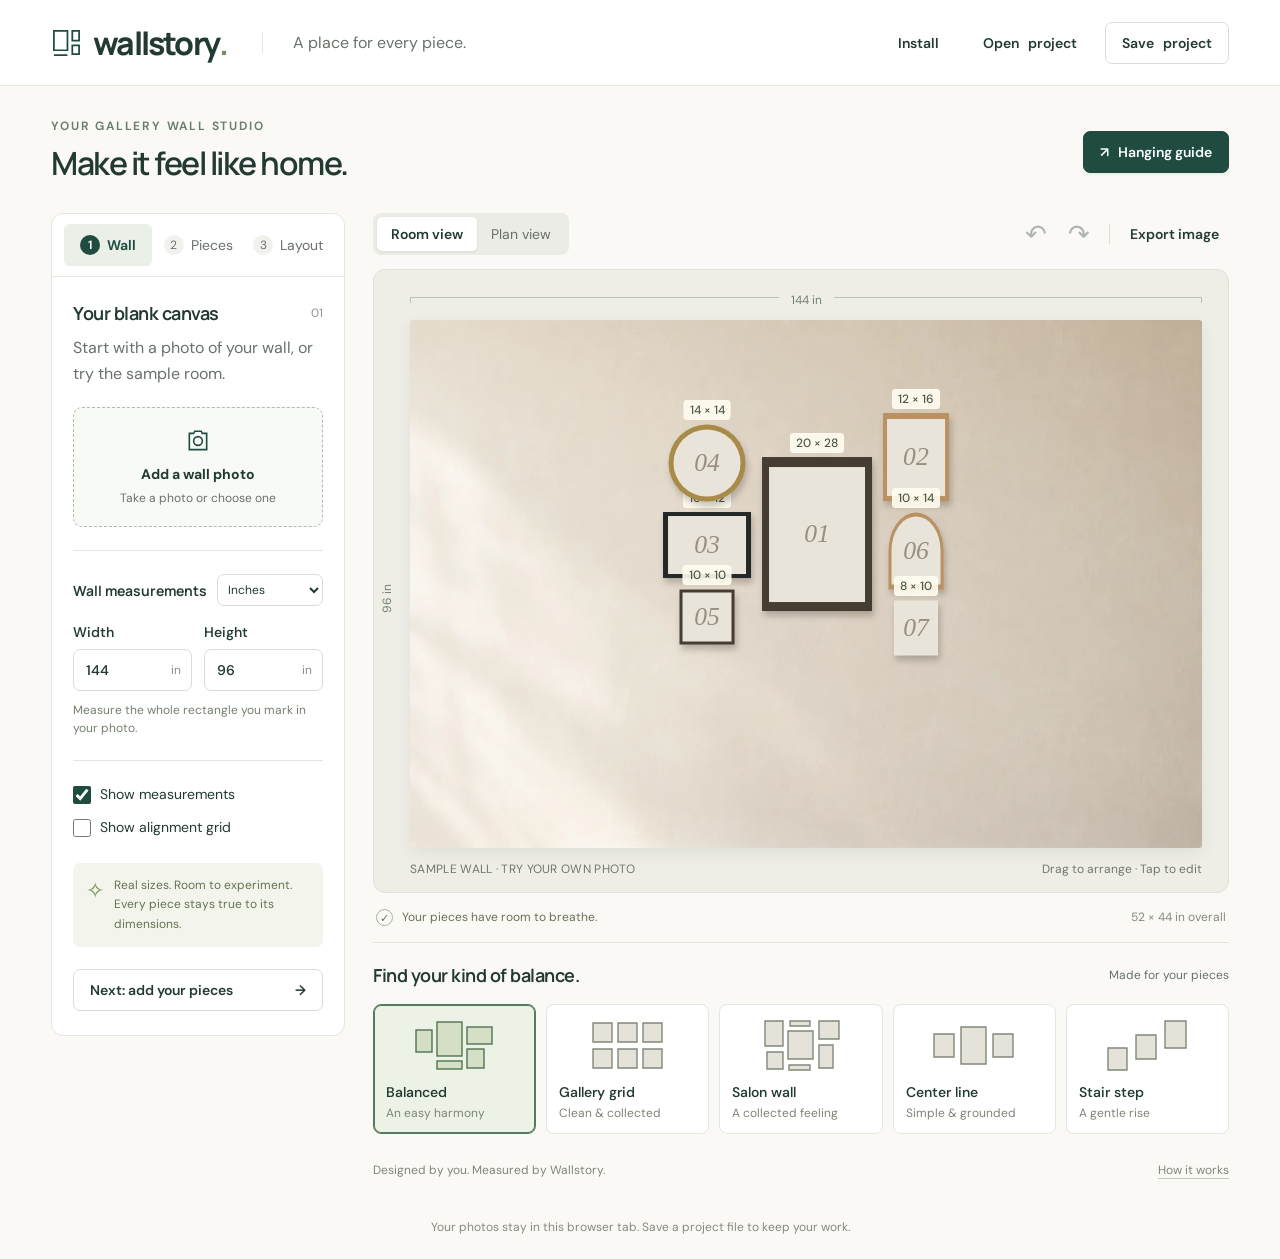
==== index.html @ 5eff1f2e "Add Wallstory gallery planner and phone installation support" ====
<!doctype html>
<html lang="en"><head><meta charset="UTF-8"><meta name="viewport" content="width=device-width, initial-scale=1.0"><meta name="theme-color" content="#204b41"><meta name="description" content="Plan a gallery wall with your photos, real measurements, automatic layouts, and a step-by-step hanging guide."><title>Wallstory · Gallery Wall Planner</title><link rel="icon" type="image/svg+xml" href="data:image/svg+xml,%3Csvg xmlns='http://www.w3.org/2000/svg' viewBox='0 0 40 40'%3E%3Crect width='40' height='40' rx='9' fill='%23204b41'/%3E%3Cg fill='none' stroke='%23fff9ef' stroke-width='2.5'%3E%3Cpath d='M9 10h12v16H9zM26 10h6v9h-6zM26 24h6v7h-6zM9 31h12'/%3E%3C/g%3E%3C/svg%3E"><link rel="manifest" href="./manifest.webmanifest"><link rel="apple-touch-icon" href="./icons/icon-192.png"><meta name="apple-mobile-web-app-capable" content="yes"><meta name="apple-mobile-web-app-title" content="Wallstory"><link rel="stylesheet" href="./style.css"><script src="./pwa.js" defer></script><script type="module" src="./app.js"></script></head>
<body>
<header class="header"><a class="brand" href="./" aria-label="Wallstory home"><svg viewBox="0 0 32 32" aria-hidden="true"><path d="M3 4h14v20H3zM22 4h7v10h-7zM22 19h7v9h-7zM3 29h14"/></svg>wallstory<span class="brand-dot">.</span></a><span class="header-description">A place for every piece.</span><div class="header-actions"><a class="quiet install-nav" href="./install.html">Install</a><button id="open-project" class="quiet">Open<span class="desktop-word"> project</span></button><button id="save-project" class="outlined">Save<span class="desktop-word"> project</span></button></div></header>
<main>
<div class="page-heading"><div><div class="eyebrow">YOUR GALLERY WALL STUDIO</div><h1>Make it feel like home.</h1></div><button id="guide-button" class="primary"><span aria-hidden="true">↗</span> Hanging guide</button></div>
<div class="studio">
<aside class="sidebar">
<div class="step-tabs" role="tablist" aria-label="Planning steps"><button role="tab" id="tab-wall" aria-controls="panel-wall" aria-selected="true" data-tab="wall"><span>1</span> Wall</button><button role="tab" id="tab-pieces" aria-controls="panel-pieces" aria-selected="false" data-tab="pieces"><span>2</span> Pieces</button><button role="tab" id="tab-layout" aria-controls="panel-layout" aria-selected="false" data-tab="layout"><span>3</span> Layout</button></div>
<section id="panel-wall" role="tabpanel" aria-labelledby="tab-wall" class="panel"><div class="panel-title"><h2>Your blank canvas</h2><span class="small-cap">01</span></div><p class="muted">Start with a photo of your wall, or try the sample room.</p><button id="upload-wall" class="upload-card"><svg viewBox="0 0 24 24" aria-hidden="true"><path d="M8 5l1-2h6l1 2h4v15H4V5z"/><circle cx="12" cy="12" r="4"/></svg><strong>Add a wall photo</strong><span>Take a photo or choose one</span></button><div id="photo-actions" class="photo-actions" hidden><button id="recalibrate" class="text-button">Adjust wall corners</button><button id="remove-photo" class="text-button">Use sample</button></div><div class="divider"></div><div class="section-label"><h3>Wall measurements</h3><select id="units" aria-label="Measurement units"><option value="in">Inches</option><option value="cm">Centimeters</option></select></div><div class="field-pair"><label>Width<div class="input-unit"><input id="wall-width" type="number" min="12" max="1200" step="0.25" value="144"><span class="unit-label">in</span></div></label><label>Height<div class="input-unit"><input id="wall-height" type="number" min="12" max="1200" step="0.25" value="96"><span class="unit-label">in</span></div></label></div><p class="field-note">Measure the whole rectangle you mark in your photo.</p><div class="divider"></div><label class="check-row"><input id="show-measurements" type="checkbox" checked><span>Show measurements</span></label><label class="check-row"><input id="show-grid" type="checkbox"><span>Show alignment grid</span></label><div class="hint"><span aria-hidden="true">✧</span><p>Real sizes. Room to experiment.<br>Every piece stays true to its dimensions.</p></div><button class="full outlined next-step" data-next="pieces">Next: add your pieces <span aria-hidden="true">→</span></button></section>
<section id="panel-pieces" role="tabpanel" aria-labelledby="tab-pieces" class="panel" hidden><div class="panel-title"><h2>The pieces you love</h2><span id="piece-count" class="small-cap">07</span></div><p class="muted">Use outside dimensions, including the frame. Tap a piece to edit it.</p><div class="piece-actions"><button id="add-piece" class="primary">＋ Add piece</button><button id="clear-pieces" class="text-button">Clear all</button></div><div id="piece-list"></div><button class="full outlined next-step" data-next="layout">Next: find your layout <span aria-hidden="true">→</span></button></section>
<section id="panel-layout" role="tabpanel" aria-labelledby="tab-layout" class="panel" hidden><div class="panel-title"><h2>A little arranging magic</h2><span class="small-cap">03</span></div><p class="muted">Choose a style below the wall, then let your measurements do the work.</p><label>Space between pieces<div class="input-unit"><input id="gap" type="number" value="2" min="0" max="24" step="0.25"><span class="unit-label">in</span></div></label><label class="spaced-label">Gallery center from bottom<div class="input-unit"><input id="center-height" type="number" value="57" min="0" max="96" step="0.25"><span class="unit-label">in</span></div></label><p class="field-note">Measured from the bottom edge of your marked wall.</p><label class="spaced-label">Minimum distance from wall edges<div class="input-unit"><input id="margin" type="number" value="4" min="0" max="48" step="0.25"><span class="unit-label">in</span></div></label><button id="arrange" class="primary full arrange-button"><span aria-hidden="true">✧</span> Arrange my wall</button><p class="field-note">Sizes stay fixed. If a layout won’t fit, we’ll tell you.</p><div class="divider"></div><h3>Make it yours</h3><p class="muted">Drag any piece to fine-tune. Select it to enter an exact position or turn it 90°.</p><label class="check-row"><input id="snap" type="checkbox" checked><span>Snap to <span id="snap-label">¼ inch</span></span></label></section>
</aside>
<section class="workbench" aria-label="Gallery wall workspace"><div class="canvas-toolbar"><div class="view-switch"><button id="photo-view" class="active" aria-pressed="true">Room view</button><button id="plan-view" aria-pressed="false">Plan view</button></div><div class="canvas-actions"><button id="undo" class="icon-button" title="Undo last change" aria-label="Undo last change" disabled>↶</button><button id="redo" class="icon-button" title="Redo last change" aria-label="Redo last change" disabled>↷</button><span class="toolbar-divider"></span><button id="export-image" class="quiet">Export image</button></div></div>
<div class="canvas-area"><div class="wall-width-label" id="width-label">144 in</div><div class="wall-outer"><div class="wall-height-label" id="height-label">96 in</div><div id="wall" class="wall" style="aspect-ratio:1.5" tabindex="-1"><div id="wall-grid" class="wall-grid" hidden></div><div id="pieces-layer"></div><div class="wall-empty" id="wall-empty" hidden><strong>Your wall, your story.</strong><span>Add a piece to start arranging.</span><button id="empty-add" class="primary">＋ Add your first piece</button></div></div></div><div class="room-caption"><span id="room-label">SAMPLE ROOM · YOUR PIECES, TO SCALE</span><span id="selection-hint">Drag to arrange · Tap to edit</span></div></div>
<div id="status" role="status" class="status"><span class="status-symbol" aria-hidden="true">✓</span><span id="status-text">Your pieces have room to breathe.</span><span id="composition-size" class="composition-size"></span></div>
<div class="layout-section"><div class="layout-heading"><h2>Find your kind of balance.</h2><span>Made for your pieces</span></div><div class="layout-options" role="group" aria-label="Arrangement style"><button data-layout="balanced" class="layout-card selected" aria-pressed="true"><svg viewBox="0 0 90 55" aria-hidden="true"><rect x="27" y="4" width="25" height="34"/><rect x="6" y="12" width="16" height="22"/><rect x="57" y="9" width="25" height="17"/><rect x="57" y="31" width="17" height="19"/><rect x="27" y="43" width="25" height="8"/></svg><strong>Balanced</strong><span>An easy harmony</span></button><button data-layout="grid" class="layout-card" aria-pressed="false"><svg viewBox="0 0 90 55" aria-hidden="true"><path d="M10 5h19v19H10zM35 5h19v19H35zM60 5h19v19H60zM10 31h19v19H10zM35 31h19v19H35zM60 31h19v19H60z"/></svg><strong>Gallery grid</strong><span>Clean & collected</span></button><button data-layout="salon" class="layout-card" aria-pressed="false"><svg viewBox="0 0 90 55" aria-hidden="true"><path d="M32 13h25v28H32zM9 3h18v25H9zM11 34h16v17H11zM34 3h20v5H34zM63 3h20v18H63zM63 27h14v23H63zM33 47h21v5H33z"/></svg><strong>Salon wall</strong><span>A collected feeling</span></button><button data-layout="row" class="layout-card" aria-pressed="false"><svg viewBox="0 0 90 55" aria-hidden="true"><path d="M5 16h20v23H5zM32 9h25v37H32zM64 16h20v23H64z"/></svg><strong>Center line</strong><span>Simple & grounded</span></button><button data-layout="stair" class="layout-card" aria-pressed="false"><svg viewBox="0 0 90 55" aria-hidden="true"><path d="M6 30h19v22H6zM34 17h20v24H34zM63 3h21v27H63z"/></svg><strong>Stair step</strong><span>A gentle rise</span></button></div></div>
<div class="workspace-footer"><span>Designed by you. Measured by Wallstory.</span><button id="help" class="text-button">How it works</button></div></section>
</div><div class="session-note">Your photos stay in this browser tab. Save a project file to keep your work.</div>
</main>
<input id="wall-file" type="file" accept="image/*" hidden><input id="piece-file" type="file" accept="image/*" hidden><input id="project-file" type="file" accept=".wallstory,.json,application/json" hidden>
<dialog id="piece-dialog"><form id="piece-form"><div class="dialog-heading"><div><div class="eyebrow">THE DETAILS</div><h2 id="piece-dialog-title">Add a piece</h2></div><button type="button" class="icon-button close-dialog" aria-label="Close">×</button></div><label>Piece name<input id="piece-name" maxlength="60" required placeholder="e.g. Our favorite photograph"></label><label class="spaced-label">Shape<select id="piece-shape"><option value="rectangle">Rectangle</option><option value="square">Square</option><option value="circle">Circle</option><option value="oval">Oval</option><option value="arch">Arch</option><option value="hexagon">Hexagon</option></select></label><div class="field-pair"><label>Outside width<div class="input-unit"><input id="piece-width" type="number" min="0.25" max="600" step="0.01" value="12" required><span class="unit-label">in</span></div></label><label>Outside height<div class="input-unit"><input id="piece-height" type="number" min="0.25" max="600" step="0.01" value="16" required><span class="unit-label">in</span></div></label></div><p class="field-note" id="shape-note">Include the frame in your measurements.</p><div class="section-label"><h3>Frame finish</h3><input id="piece-color" type="color" value="#453c32" aria-label="Frame color"></div><div class="color-options"><button type="button" data-color="#453c32" style="--swatch:#453c32" aria-label="Walnut"></button><button type="button" data-color="#ba9163" style="--swatch:#ba9163" aria-label="Natural oak"></button><button type="button" data-color="#242927" style="--swatch:#242927" aria-label="Black"></button><button type="button" data-color="#e9e5db" style="--swatch:#e9e5db" aria-label="White"></button><button type="button" data-color="#a88b48" style="--swatch:#a88b48" aria-label="Brass"></button></div><div class="piece-photo-row"><button id="add-piece-photo" type="button" class="outlined">Add a photo of this piece</button><button id="remove-piece-photo" type="button" class="text-button" hidden>Remove photo</button><img id="piece-photo-preview" alt="Your selected artwork" hidden></div><div id="piece-position"><div class="divider"></div><h3>Position on your wall</h3><div class="field-pair"><label>Left edge from left<div class="input-unit"><input id="piece-x" type="number" step="0.01"><span class="unit-label">in</span></div></label><label>Top edge from top<div class="input-unit"><input id="piece-y" type="number" step="0.01"><span class="unit-label">in</span></div></label></div><button id="rotate-piece" type="button" class="text-button">↻ Turn 90°</button></div><p id="piece-error" class="error-text" role="alert"></p><div class="dialog-footer"><button id="delete-piece" type="button" class="danger-text">Delete piece</button><button id="submit-piece" type="submit" class="primary">Add to wall</button></div></form></dialog>
<dialog id="calibration-dialog" class="wide-dialog"><div class="dialog-heading"><div><div class="eyebrow">SET THE SCALE</div><h2>Where does your wall begin?</h2></div><button class="icon-button close-dialog" aria-label="Close">×</button></div><p>Move the four numbered corners onto the wall rectangle you measured. Leave furniture and floors outside it. We’ll straighten the perspective.</p><div id="calibration-stage"><img id="calibration-image" alt="Your wall photo with adjustable corners"><svg id="calibration-overlay" viewBox="0 0 1000 1000" preserveAspectRatio="none" aria-hidden="true"><polygon id="calibration-polygon"/></svg><button data-corner="0" aria-label="Top left wall corner" class="corner">1</button><button data-corner="1" aria-label="Top right wall corner" class="corner">2</button><button data-corner="2" aria-label="Bottom right wall corner" class="corner">3</button><button data-corner="3" aria-label="Bottom left wall corner" class="corner">4</button></div><p class="field-note">1 top left · 2 top right · 3 bottom right · 4 bottom left. Arrow keys also move a selected corner.</p><p id="calibration-error" class="error-text" role="alert"></p><div class="dialog-footer"><span id="calibration-dimensions" class="muted"></span><button id="apply-calibration" class="primary">Use this wall</button></div></dialog>
<dialog id="guide-dialog" class="wide-dialog"><div class="dialog-heading"><div><div class="eyebrow">FROM PLAN TO WALL</div><h2>Your hanging guide</h2></div><button class="icon-button close-dialog" aria-label="Close">×</button></div><div id="guide-content"></div><div class="dialog-footer"><button id="download-guide" class="outlined">Download guide</button><button id="print-guide" class="primary">Print / save PDF</button></div></dialog>
<dialog id="help-dialog"><div class="dialog-heading"><h2>A wall, well put together.</h2><button class="icon-button close-dialog" aria-label="Close">×</button></div><ol class="help-steps"><li><strong>Measure your wall.</strong> Enter its width and height. Add a photo and mark the four corners of that same rectangle.</li><li><strong>Add your pieces.</strong> Pick each shape and enter outside dimensions, frame included. Add a photo if you like.</li><li><strong>Try an arrangement.</strong> Pick a layout and set the spacing. Every arrangement preserves your actual sizes.</li><li><strong>Make it your own.</strong> Drag pieces or tap to edit an exact position. Arrow keys move a focused piece; Enter edits it.</li><li><strong>Take it to the wall.</strong> Open the hanging guide for edge and center measurements. Save your project to reopen it later.</li></ol><p class="muted">This planner uses measured geometry, so automatic layouts work without an AI subscription. Photos are previews; verify dimensions with a tape measure. Hanging points depend on your actual hardware.</p></dialog>
<dialog id="confirm-dialog"><div class="dialog-heading"><h2 id="confirm-title">Clear all pieces?</h2></div><p id="confirm-message">You can undo this change.</p><div class="dialog-footer"><button id="confirm-cancel" class="outlined">Cancel</button><button id="confirm-yes" class="primary">Continue</button></div></dialog>
<div id="toast" class="toast" role="status" hidden></div>
</body></html>
---- style.css ----
@import url('https://fonts.googleapis.com/css2?family=DM+Sans:wght@400;450;500;550;600;650;700&family=Manrope:wght@400;500;600;650;700;750&display=swap');
:root{--ink:#233a33;--green:#204b41;--green-hover:#143b31;--paper:#faf9f6;--surface:#fff;--line:#e4e6df;--muted:#69716b;--soft:#f1f3ee;--accent:#d9e7be;--error:#9b3c26;font-family:'DM Sans',Arial,sans-serif;color:var(--ink);background:var(--paper);font-synthesis:none}*{box-sizing:border-box}body{margin:0}button,input,select{font:inherit}button{cursor:pointer;touch-action:manipulation}button:disabled{opacity:.35;cursor:default}button,a,input,select{outline-offset:4px}button:focus-visible,a:focus-visible{outline:2px solid #40816d}button{color:inherit;border:0;background:none}button,select{min-height:42px}input,select{color:var(--ink);border:1px solid #d8ddd5;border-radius:7px;background:#fff;padding:11px 12px;min-width:0;max-width:100%}input[type=number]{width:100%;appearance:textfield}input::-webkit-inner-spin-button{appearance:none}input[type=checkbox]{accent-color:var(--green);width:18px;height:18px;flex-shrink:0}input[type=color]{width:40px;height:34px;padding:4px;min-height:0}input:focus,select:focus{outline:2px solid #96b3a3;outline-offset:1px}label{font-size:14px;font-weight:550;display:block}label>input,label>select{width:100%;margin-top:8px}h1,h2,h3,p{margin:0}h1,h2,h3,.brand{font-family:'Manrope','DM Sans',sans-serif}h1{font-size:clamp(25px,2.5vw,35px);font-weight:600;letter-spacing:-1.5px;margin-top:7px}h2{font-size:18px;font-weight:650;letter-spacing:-.5px}h3{font-size:14px;font-weight:650}p{font-size:14px;line-height:1.6}svg{display:block}a{color:inherit;text-decoration:none}[hidden]{display:none!important}.header{height:86px;padding:0 4%;display:flex;align-items:center;border-bottom:1px solid var(--line);gap:35px;background:var(--surface)}.brand{font-size:32px;font-weight:750;letter-spacing:-1.8px;display:flex;align-items:center;gap:11px}.brand svg{width:31px;height:31px;fill:none;stroke:var(--green);stroke-width:1.8}.brand-dot{margin-left:-11px;color:#76905c}.header-description{font-size:14px;color:var(--muted);padding-left:30px;border-left:1px solid var(--line)}.header-actions{margin-left:auto;display:flex;gap:12px;align-items:center}.primary,.outlined,.quiet{padding:10px 16px;border-radius:7px;font-size:14px;font-weight:600;display:inline-flex;align-items:center;justify-content:center;gap:9px;white-space:nowrap}.primary{background:var(--green);color:#fff;border:1px solid var(--green);box-shadow:0 2px 3px #102c1710}.primary:hover{background:var(--green-hover)}.outlined{border:1px solid #d8ddd5;background:#fff}.outlined:hover,.quiet:hover{background:var(--soft)}.full{width:100%}.text-button{font-size:14px;text-decoration:underline;text-decoration-color:#bcc7be;text-underline-offset:4px;padding:3px 0}.icon-button{border-radius:6px;font-size:26px;width:40px;min-height:40px;line-height:1}.icon-button:hover{background:var(--soft)}main{max-width:1600px;margin:auto;padding:32px 4% 18px}.page-heading{display:flex;justify-content:space-between;align-items:center;margin-bottom:28px;gap:16px}.eyebrow{font-size:12px;font-weight:650;letter-spacing:1.8px;color:#6a7e70}.studio{display:grid;grid-template-columns:294px minmax(0,1fr);gap:28px;align-items:start}.sidebar{background:white;border:1px solid var(--line);border-radius:12px;overflow:hidden}.step-tabs{display:flex;padding:10px 12px;border-bottom:1px solid var(--line);gap:2px}.step-tabs button{flex:1;display:flex;align-items:center;justify-content:center;gap:7px;border-radius:6px;font-size:14px;padding:7px 3px;color:var(--muted)}.step-tabs button span{width:20px;height:20px;border-radius:50%;background:#f1f2ed;display:grid;place-items:center;font-size:12px}.step-tabs button[aria-selected=true]{background:#eaf0e8;color:var(--green);font-weight:650}.step-tabs button[aria-selected=true] span{background:var(--green);color:white}.panel{padding:24px 21px}.panel-title{display:flex;align-items:center;justify-content:space-between;gap:8px}.small-cap{font-size:12px;color:#8b958b}.muted{color:var(--muted);margin-top:10px}.upload-card{border:1px dashed #aebbad;background:#f8faf5;border-radius:9px;display:flex;flex-direction:column;align-items:center;width:100%;padding:20px 10px;gap:7px;margin-top:21px}.upload-card:hover{background:#f0f5e9}.upload-card svg{width:26px;height:26px;stroke:var(--green);fill:none;stroke-width:1.5;margin-bottom:4px}.upload-card strong{font-size:14px}.upload-card span{font-size:12px;color:var(--muted)}.photo-actions{display:flex;justify-content:space-between;gap:8px}.photo-actions button{font-size:12px}.divider{border-top:1px solid var(--line);margin:23px 0}.section-label{display:flex;align-items:center;justify-content:space-between;gap:10px}.section-label select{min-height:32px;padding:5px 6px;max-width:115px;font-size:12px}.field-pair{display:grid;grid-template-columns:1fr 1fr;gap:12px;margin-top:17px}.input-unit{position:relative;margin-top:8px}.input-unit input{padding-right:34px}.input-unit span{position:absolute;right:11px;top:50%;transform:translateY(-50%);font-size:12px;font-weight:400;color:#839082;pointer-events:none}.field-note{font-size:12px;color:#73806e;margin-top:10px;line-height:1.5}.check-row{display:flex;align-items:center;gap:9px;font-weight:400;margin:12px 0;line-height:1.5}.check-row input{margin:0}.hint{display:flex;gap:10px;background:#f3f5ed;padding:13px;border-radius:7px;margin-top:25px}.hint>span{font-size:22px;color:#789053}.hint p{font-size:12px;color:#637451}.next-step{margin-top:22px;justify-content:space-between}.spaced-label{margin-top:20px}.arrange-button{margin-top:24px}.workbench{min-width:0}.canvas-toolbar{display:flex;align-items:center;justify-content:space-between;margin:0 0 14px;gap:8px}.view-switch{display:flex;background:#eaece5;padding:4px;border-radius:8px}.view-switch button{font-size:14px;padding:7px 14px;min-height:34px;border-radius:5px;color:var(--muted)}.view-switch .active{background:white;box-shadow:0 1px 3px #20302615;color:var(--ink);font-weight:600}.canvas-actions{display:flex;align-items:center;gap:3px}.canvas-actions .quiet{padding:8px 10px}.toolbar-divider{height:20px;border-left:1px solid #d9dfd4;margin:0 7px}.canvas-area{padding:22px 26px 15px 36px;background:#eeeee7;border-radius:12px;border:1px solid #e1e3db;overflow:hidden}.wall-width-label{display:flex;align-items:center;gap:12px;font-size:12px;color:#74806f;max-width:100%;margin-bottom:12px}.wall-width-label:before,.wall-width-label:after{content:'';height:5px;border-top:1px solid #b9c3b2;flex:1}.wall-width-label:before{border-left:1px solid #b9c3b2}.wall-width-label:after{border-right:1px solid #b9c3b2}.wall-outer{position:relative}.wall-height-label{position:absolute;left:-31px;top:50%;writing-mode:vertical-rl;transform:rotate(180deg);font-size:12px;color:#74806f}.wall{position:relative;background-color:#e9e5dc;background-image:url('./sample-wall.webp');background-size:100% 100%;border-radius:3px;box-shadow:0 5px 15px #31332812;isolation:isolate;max-height:620px;margin:auto;overflow:visible}.wall.plan{background-image:none!important;background:#fffefa}.wall-grid{position:absolute;inset:0;background-image:linear-gradient(#476f4620 1px,transparent 1px),linear-gradient(90deg,#476f4620 1px,transparent 1px);pointer-events:none;z-index:1}.piece{position:absolute;touch-action:none;user-select:none;cursor:grab;z-index:2;padding:0;min-height:0;border-radius:0;outline-offset:5px}.piece:active{cursor:grabbing}.piece.selected{z-index:4;outline:1px dashed #386d59}.piece.warn{outline:2px dashed #b25231}.piece-body{position:absolute;inset:0;filter:drop-shadow(2px 5px 3px #29231b40)}.piece-shape{position:absolute;inset:0;background:var(--frame);display:flex;align-items:center;justify-content:center;clip-path:var(--clip)}.piece-mat{position:absolute;inset:6%;background:#e9e4d9;clip-path:var(--clip);overflow:hidden;display:flex;align-items:center;justify-content:center}.piece-mat img{width:100%;height:100%;object-fit:cover;pointer-events:none}.piece-number{font-family:Georgia,serif;font-style:italic;color:#766959;font-size:clamp(12px,2vw,27px);opacity:.7}.piece.circle .piece-shape,.piece.oval .piece-shape,.piece.circle .piece-mat,.piece.oval .piece-mat{border-radius:50%}.piece.arch .piece-shape,.piece.arch .piece-mat{border-radius:50% 50% 0 0}.piece-label{position:absolute;bottom:calc(100% + 4px);left:50%;transform:translateX(-50%);white-space:nowrap;background:#fffdf1e6;border:1px solid #fff9ee;border-radius:3px;font-size:11px;padding:2px 5px;color:#4e5848;pointer-events:none;font-weight:500;line-height:1.2}.piece.selected .piece-label{background:var(--green);color:white;border-color:var(--green)}.room-caption{margin-top:13px;display:flex;justify-content:space-between;gap:10px;font-size:10px;letter-spacing:1px;color:#6f7969}.room-caption span:last-child{letter-spacing:0;font-size:12px}.wall-empty{position:absolute;inset:0;display:flex;flex-direction:column;align-items:center;justify-content:center;gap:13px;background:#fffdf48c}.wall-empty strong{font-family:Manrope,sans-serif;font-size:24px;font-weight:500;letter-spacing:-1px}.wall-empty span{font-size:14px}.status{display:flex;align-items:center;gap:9px;font-size:12px;padding:14px 3px;line-height:1.5;color:#657355;min-height:49px}.status-symbol{border:1px solid #a7b59a;border-radius:50%;width:17px;height:17px;display:grid;place-items:center;font-size:11px;flex-shrink:0}.status.warning{color:var(--error)}.status.warning .status-symbol{border-color:#bc7864}.composition-size{margin-left:auto;color:#818a7a;text-align:right;white-space:nowrap}.layout-section{border-top:1px solid var(--line);padding-top:20px}.layout-heading{display:flex;align-items:center;justify-content:space-between;gap:10px;margin-bottom:17px}.layout-heading h2{font-size:18px}.layout-heading>span{font-size:12px;color:var(--muted)}.layout-options{display:grid;grid-template-columns:repeat(5,minmax(0,1fr));gap:10px}.layout-card{background:white;border:1px solid var(--line);border-radius:8px;text-align:left;padding:13px 12px 12px;transition:background .15s,border-color .15s}.layout-card.selected{border-color:#537b5f;background:#edf2e7;box-shadow:inset 0 0 0 1px #537b5f}.layout-card:hover{border-color:#537b5f}.layout-card svg{height:55px;max-width:100%;margin:0 auto 10px;fill:#e5e2d9;stroke:#818979;stroke-width:1.4}.layout-card.selected svg{fill:#d5dfc6;stroke:#51744f}.layout-card strong{display:block;font-size:14px;font-weight:550}.layout-card>span{display:block;font-size:11px;color:#7d8577;margin-top:4px;white-space:nowrap}.workspace-footer{display:flex;align-items:center;justify-content:space-between;gap:12px;padding-top:15px;color:#7d8777;font-size:12px}.workspace-footer .text-button{font-size:12px}.session-note{text-align:center;font-size:12px;color:#838b7d;margin:28px 0 6px}.piece-actions{display:flex;justify-content:space-between;align-items:center;margin:19px 0 12px}.piece-actions .text-button{font-size:12px}.piece-row{display:flex;align-items:center;gap:12px;border-bottom:1px solid var(--line);padding:13px 0;width:100%;text-align:left}.piece-row:hover{background:#f5f7f0}.piece-mini{width:37px;height:42px;flex-shrink:0;border:4px solid var(--frame);background:#e8e2d6;display:grid;place-items:center;font-size:12px;overflow:hidden;position:relative}.piece-mini img{width:100%;height:100%;object-fit:cover}.piece-mini.circle,.piece-mini.oval{border-radius:50%}.piece-mini.circle,.piece-mini.square{height:37px}.piece-mini.arch{border-radius:50% 50% 0 0}.piece-row-text{min-width:0;flex:1}.piece-row-text strong{display:block;font-size:14px;font-weight:550;white-space:nowrap;text-overflow:ellipsis;overflow:hidden}.piece-row-text span{font-size:12px;color:var(--muted);display:block;margin-top:3px}.piece-row>.chevron{color:#9aa490}dialog{border:1px solid #dce2d7;border-radius:15px;padding:27px;width:min(94vw,460px);max-height:91dvh;color:var(--ink);box-shadow:0 22px 90px #122d3138;background:var(--paper)}dialog::backdrop{background:#152a2566;backdrop-filter:blur(4px)}.wide-dialog{width:min(94vw,820px)}.dialog-heading{display:flex;justify-content:space-between;align-items:center;margin-bottom:23px;gap:10px}.dialog-heading h2{font-size:23px;letter-spacing:-.8px;margin-top:5px}.dialog-heading .icon-button{flex-shrink:0}.dialog-footer{display:flex;justify-content:space-between;align-items:center;gap:12px;margin-top:23px}.color-options{display:flex;gap:10px;margin:13px 0}.color-options button{background:var(--swatch);border:3px solid white;outline:1px solid #d1d8ca;border-radius:50%;height:30px;width:30px;min-height:30px}.piece-photo-row{display:flex;align-items:center;flex-wrap:wrap;gap:8px;margin-top:20px}.piece-photo-row button{font-size:12px}.piece-photo-row img{width:45px;height:45px;object-fit:cover;border-radius:4px}.danger-text,.error-text{color:var(--error);font-size:14px}.error-text:empty{display:none}.error-text{margin-top:13px}.help-steps{padding-left:23px;line-height:1.7;font-size:14px}.help-steps li{padding-left:7px;margin-bottom:17px}.help-steps strong{display:block}#calibration-stage{position:relative;width:100%;margin-top:18px;touch-action:none;line-height:0}#calibration-image{display:block;width:100%;max-height:54dvh;object-fit:contain}#calibration-overlay{position:absolute;inset:0;width:100%;height:100%;pointer-events:none}#calibration-polygon{fill:#a0d9a133;stroke:#efffbc;stroke-width:4;stroke-dasharray:12 6}.corner{position:absolute;width:34px;height:34px;min-height:34px;border-radius:50%;transform:translate(-50%,-50%);background:var(--green);border:2px solid #fffbd8;color:white;touch-action:none;font-size:14px;box-shadow:0 2px 5px #0003;cursor:move}.toast{position:fixed;bottom:24px;left:50%;transform:translateX(-50%);background:var(--green);color:white;padding:13px 22px;border-radius:9px;box-shadow:0 8px 35px #16382d30;z-index:50;font-size:14px;width:max-content;max-width:90vw;line-height:1.5}.guide-summary{display:flex;gap:20px;flex-wrap:wrap;background:#eef2e7;padding:15px;border-radius:8px;font-size:14px;margin:17px 0}.guide-table-wrap{overflow-x:auto}.guide-table{width:100%;border-collapse:collapse;font-size:13px;white-space:nowrap;margin-top:20px}.guide-table th,.guide-table td{text-align:left;border-bottom:1px solid var(--line);padding:12px 9px}.guide-table th{font-size:12px;color:var(--muted)}.guide-table td:first-child{white-space:normal;min-width:140px}.guide-diagram{display:block;width:100%;max-height:370px;background:white;margin-top:18px}.guide-warning{background:#faeadf;color:#874028;border-radius:7px;padding:13px;margin-bottom:15px}
@media(min-width:1400px){.studio{grid-template-columns:320px minmax(0,1fr);gap:35px}.panel{padding:26px}.canvas-area{padding-left:42px;padding-right:32px}.wall{max-height:660px}}
@media(max-width:1050px){.header{padding:0 3%}.header-description{display:none}main{padding:25px 3%}.studio{grid-template-columns:260px minmax(0,1fr);gap:20px}.panel{padding:20px 16px}.layout-options{gap:6px}.layout-card{padding:11px 8px}.layout-card strong{font-size:12px}.layout-card>span{display:none}.room-caption{flex-direction:column;gap:6px}.layout-heading>span{display:none}.composition-size{display:none}.canvas-area{padding:16px 18px 13px 31px}.canvas-actions .quiet{font-size:12px}.canvas-actions{gap:0}.canvas-actions .icon-button{width:33px}.view-switch button{font-size:12px;padding:6px 10px}}
@media(max-width:760px){.header{height:68px;padding:0 18px;gap:12px}.brand{font-size:27px}.brand svg{width:26px;height:26px}.header-actions{gap:3px}.header-actions button{padding:8px 11px;font-size:12px}.desktop-word{display:none}main{padding:23px 16px}.page-heading{align-items:center;margin-bottom:21px;gap:9px}.eyebrow{font-size:10px;letter-spacing:1.4px}h1{font-size:25px;letter-spacing:-1.1px}.page-heading .primary{font-size:12px;padding:10px}.page-heading .primary>span{display:none}.studio{display:flex;flex-direction:column;gap:22px}.sidebar{width:100%;display:contents}.step-tabs{order:0;width:100%;border:1px solid var(--line);background:#fff;border-radius:8px;padding:5px}.step-tabs button{min-height:39px}.workbench{order:1;width:100%}.panel{order:2;border:1px solid var(--line);border-radius:10px;padding:22px;background:white;width:100%}.canvas-toolbar{margin-bottom:10px}.canvas-area{padding:15px 14px 11px 28px;border-radius:9px}.wall-height-label{left:-25px;font-size:10px}.wall-width-label{font-size:10px;margin-bottom:9px}.room-caption{flex-direction:row;font-size:8px;letter-spacing:.4px}.room-caption span:last-child{font-size:9px}.canvas-actions .quiet{font-size:12px;padding:7px}.canvas-actions .icon-button{width:29px;font-size:24px}.toolbar-divider{margin:0 4px}.view-switch button{padding:6px 9px}.status{font-size:11px;min-height:45px;padding:12px 0}.layout-section{padding-top:17px}.layout-heading{margin-bottom:13px}.layout-heading h2{font-size:17px}.layout-options{display:flex;overflow-x:auto;gap:8px;padding:1px 1px 5px;scroll-snap-type:x proximity}.layout-card{min-width:104px;flex:1;padding:12px 10px;scroll-snap-align:start}.layout-card strong{font-size:12px}.layout-card svg{height:43px}.workspace-footer{font-size:10px;padding-top:8px}.workspace-footer .text-button{font-size:11px}.upload-card{margin-top:16px;padding:18px;gap:4px}.divider{margin:20px 0}.session-note{font-size:11px;line-height:1.6;margin-top:20px}.piece-label{font-size:8px;padding:1px 3px;bottom:calc(100% + 2px)}.piece-number{font-size:12px}.panel .muted{font-size:14px}.hint{margin-top:20px}.panel-title h2{font-size:20px}.panel #piece-list{display:grid;grid-template-columns:1fr 1fr;gap:0 15px}.piece-mini{width:30px;height:36px}.piece-row{gap:8px}.piece-row-text strong{font-size:12px}.piece-row-text span{font-size:11px}.piece-row>.chevron{display:none}dialog{padding:22px}.dialog-heading h2{font-size:22px}.wall-empty strong{font-size:20px}.wall-empty span{font-size:12px}.wall-empty .primary{font-size:12px;min-height:35px}.corner{width:32px;height:32px;min-height:32px}.guide-table{font-size:12px}.dialog-footer{flex-wrap:wrap}.header-actions .quiet{border:0}}
.wall{width:100%;max-height:none}#calibration-stage{margin-left:auto;margin-right:auto}#calibration-image{max-height:none;height:auto}.piece-label{font-size:12px}.room-caption{font-size:12px;letter-spacing:.3px}.layout-card>span{font-size:12px}.header-description,.muted,.help-steps{font-size:16px}
@media(max-width:760px){.piece-label{font-size:10px}.room-caption{font-size:10px}.room-caption span:last-child{font-size:10px}.layout-card strong{font-size:14px}.layout-card{min-width:112px}.page-heading{flex-wrap:wrap}.header-description{display:none}}
@media(prefers-reduced-motion:reduce){*{scroll-behavior:auto!important;transition:none!important}}
@media print{body{background:white}body>*{display:none!important}#guide-dialog{display:block!important;position:static;width:100%;max-height:none;border:0;box-shadow:none;padding:0}#guide-dialog .dialog-footer,#guide-dialog .close-dialog{display:none!important}.guide-table-wrap{overflow:visible}.guide-table{font-size:10px;white-space:normal}.guide-table th,.guide-table td{padding:8px 5px}.guide-summary{font-size:12px}.guide-diagram{max-height:270px}.guide-table tr{break-inside:avoid}.guide-table td:first-child{min-width:0}}

.piece.has-photo .piece-mat{inset:0}

.install-nav{font-size:14px}@media(max-width:760px){.install-nav{font-size:12px;padding:8px}.header-actions{gap:0}.header-actions button{padding:8px}.header{padding:0 12px;gap:6px}}
@media(display-mode:standalone){.install-nav{display:none}}
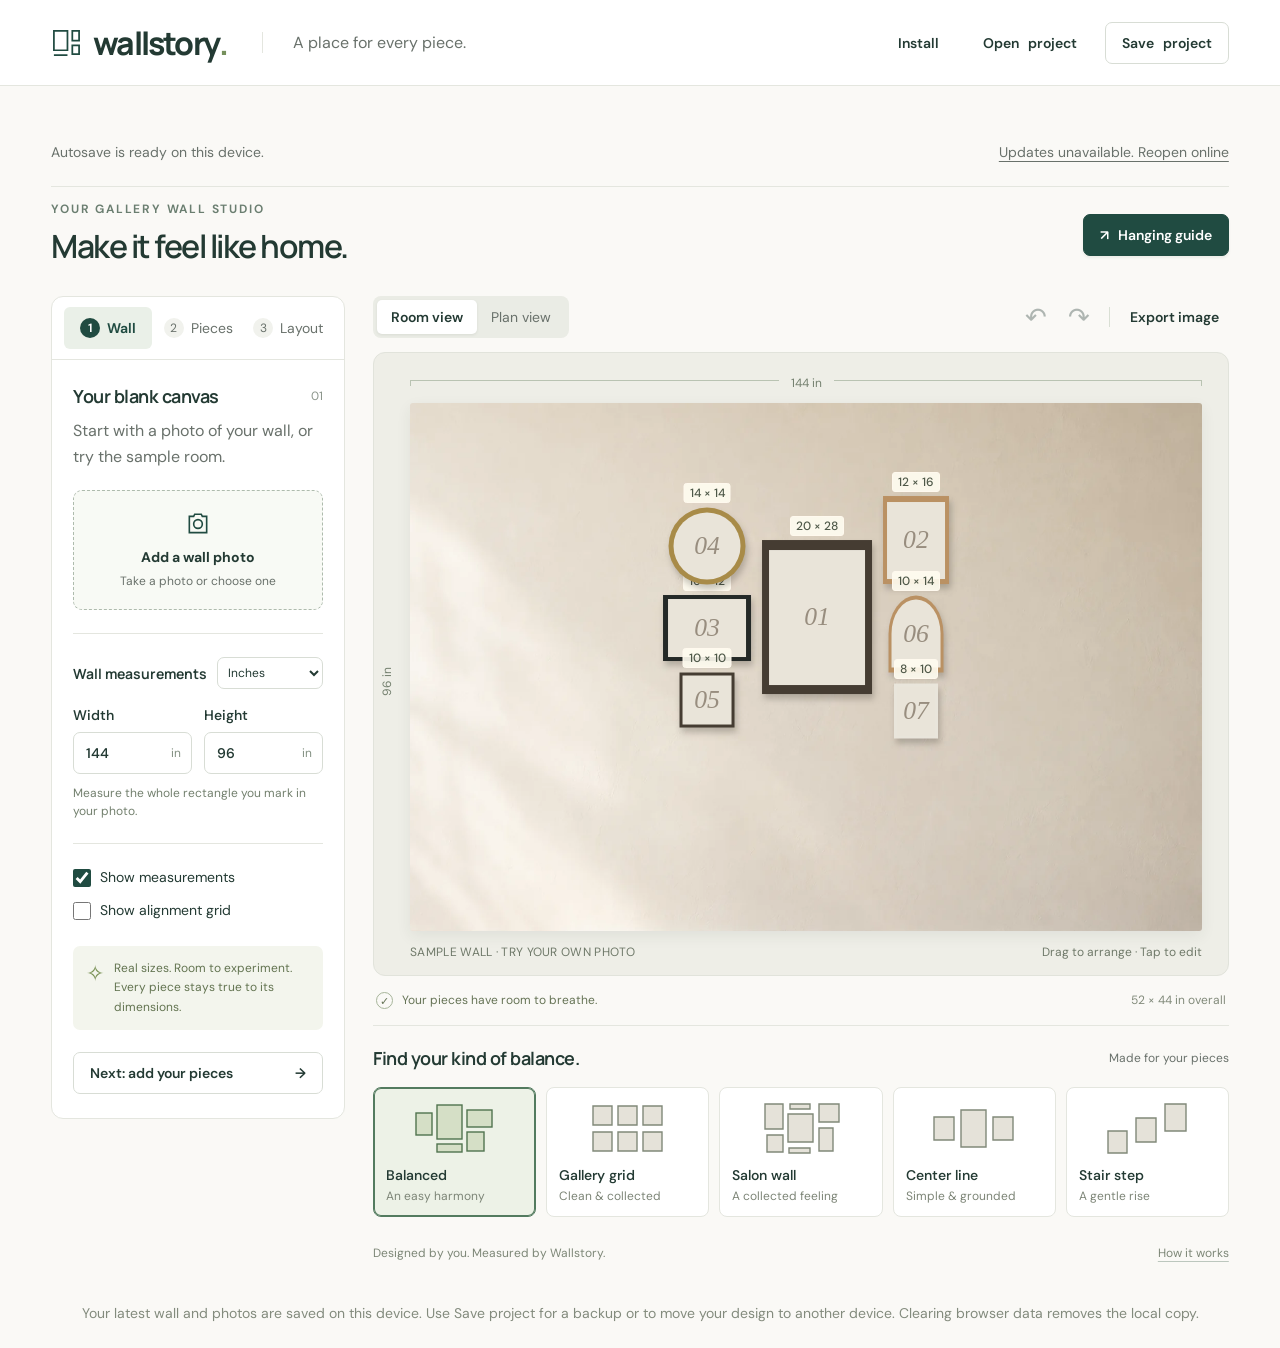
==== commit 0e7d19b4: "Autosave gallery projects and apply updates after saving" ====
--- a/index.html
+++ b/index.html
@@ -1,8 +1,10 @@
 <!doctype html>
-<html lang="en"><head><meta charset="UTF-8"><meta name="viewport" content="width=device-width, initial-scale=1.0"><meta name="theme-color" content="#204b41"><meta name="description" content="Plan a gallery wall with your photos, real measurements, automatic layouts, and a step-by-step hanging guide."><title>Wallstory · Gallery Wall Planner</title><link rel="icon" type="image/svg+xml" href="data:image/svg+xml,%3Csvg xmlns='http://www.w3.org/2000/svg' viewBox='0 0 40 40'%3E%3Crect width='40' height='40' rx='9' fill='%23204b41'/%3E%3Cg fill='none' stroke='%23fff9ef' stroke-width='2.5'%3E%3Cpath d='M9 10h12v16H9zM26 10h6v9h-6zM26 24h6v7h-6zM9 31h12'/%3E%3C/g%3E%3C/svg%3E"><link rel="manifest" href="./manifest.webmanifest"><link rel="apple-touch-icon" href="./icons/icon-192.png"><meta name="apple-mobile-web-app-capable" content="yes"><meta name="apple-mobile-web-app-title" content="Wallstory"><link rel="stylesheet" href="./style.css"><script src="./pwa.js" defer></script><script type="module" src="./app.js"></script></head>
+<html lang="en"><head><meta charset="UTF-8"><meta name="viewport" content="width=device-width, initial-scale=1.0"><meta name="theme-color" content="#204b41"><meta name="description" content="Plan a gallery wall with your photos, real measurements, automatic layouts, and a step-by-step hanging guide."><title>Wallstory · Gallery Wall Planner</title><link rel="icon" type="image/svg+xml" href="data:image/svg+xml,%3Csvg xmlns='http://www.w3.org/2000/svg' viewBox='0 0 40 40'%3E%3Crect width='40' height='40' rx='9' fill='%23204b41'/%3E%3Cg fill='none' stroke='%23fff9ef' stroke-width='2.5'%3E%3Cpath d='M9 10h12v16H9zM26 10h6v9h-6zM26 24h6v7h-6zM9 31h12'/%3E%3C/g%3E%3C/svg%3E"><link rel="manifest" href="./manifest.webmanifest"><link rel="apple-touch-icon" href="./icons/icon-192.png"><meta name="apple-mobile-web-app-capable" content="yes"><meta name="apple-mobile-web-app-title" content="Wallstory"><link rel="stylesheet" href="./style.css"><link rel="stylesheet" href="./update.css"><script src="./pwa.js" defer></script><script type="module" src="./app.js"></script></head>
 <body>
-<header class="header"><a class="brand" href="./" aria-label="Wallstory home"><svg viewBox="0 0 32 32" aria-hidden="true"><path d="M3 4h14v20H3zM22 4h7v10h-7zM22 19h7v9h-7zM3 29h14"/></svg>wallstory<span class="brand-dot">.</span></a><span class="header-description">A place for every piece.</span><div class="header-actions"><a class="quiet install-nav" href="./install.html">Install</a><button id="open-project" class="quiet">Open<span class="desktop-word"> project</span></button><button id="save-project" class="outlined">Save<span class="desktop-word"> project</span></button></div></header>
-<main>
+<header class="header"><a class="brand" href="./" aria-label="Wallstory home"><svg viewBox="0 0 32 32" aria-hidden="true"><path d="M3 4h14v20H3zM22 4h7v10h-7zM22 19h7v9h-7zM3 29h14"/></svg>wallstory<span class="brand-dot">.</span></a><span class="header-description">A place for every piece.</span><div class="header-actions" inert><a class="quiet install-nav" href="./install.html">Install</a><button id="open-project" class="quiet">Open<span class="desktop-word"> project</span></button><button id="save-project" class="outlined">Save<span class="desktop-word"> project</span></button></div></header>
+<main id="planner" inert aria-busy="true">
+<div class="save-strip" id="save-strip"><p id="autosave-status" role="status" aria-live="polite">Opening your saved wall…</p><button id="check-updates" class="text-button">Check for updates</button></div>
+<section id="update-notice" class="update-notice" aria-label="App update" hidden><div><strong>Update available</strong><p id="update-message" role="status" aria-live="polite">A new version is ready.</p></div><button id="apply-update">Save &amp; update</button></section>
 <div class="page-heading"><div><div class="eyebrow">YOUR GALLERY WALL STUDIO</div><h1>Make it feel like home.</h1></div><button id="guide-button" class="primary"><span aria-hidden="true">↗</span> Hanging guide</button></div>
 <div class="studio">
 <aside class="sidebar">
@@ -16,13 +18,13 @@
 <div id="status" role="status" class="status"><span class="status-symbol" aria-hidden="true">✓</span><span id="status-text">Your pieces have room to breathe.</span><span id="composition-size" class="composition-size"></span></div>
 <div class="layout-section"><div class="layout-heading"><h2>Find your kind of balance.</h2><span>Made for your pieces</span></div><div class="layout-options" role="group" aria-label="Arrangement style"><button data-layout="balanced" class="layout-card selected" aria-pressed="true"><svg viewBox="0 0 90 55" aria-hidden="true"><rect x="27" y="4" width="25" height="34"/><rect x="6" y="12" width="16" height="22"/><rect x="57" y="9" width="25" height="17"/><rect x="57" y="31" width="17" height="19"/><rect x="27" y="43" width="25" height="8"/></svg><strong>Balanced</strong><span>An easy harmony</span></button><button data-layout="grid" class="layout-card" aria-pressed="false"><svg viewBox="0 0 90 55" aria-hidden="true"><path d="M10 5h19v19H10zM35 5h19v19H35zM60 5h19v19H60zM10 31h19v19H10zM35 31h19v19H35zM60 31h19v19H60z"/></svg><strong>Gallery grid</strong><span>Clean & collected</span></button><button data-layout="salon" class="layout-card" aria-pressed="false"><svg viewBox="0 0 90 55" aria-hidden="true"><path d="M32 13h25v28H32zM9 3h18v25H9zM11 34h16v17H11zM34 3h20v5H34zM63 3h20v18H63zM63 27h14v23H63zM33 47h21v5H33z"/></svg><strong>Salon wall</strong><span>A collected feeling</span></button><button data-layout="row" class="layout-card" aria-pressed="false"><svg viewBox="0 0 90 55" aria-hidden="true"><path d="M5 16h20v23H5zM32 9h25v37H32zM64 16h20v23H64z"/></svg><strong>Center line</strong><span>Simple & grounded</span></button><button data-layout="stair" class="layout-card" aria-pressed="false"><svg viewBox="0 0 90 55" aria-hidden="true"><path d="M6 30h19v22H6zM34 17h20v24H34zM63 3h21v27H63z"/></svg><strong>Stair step</strong><span>A gentle rise</span></button></div></div>
 <div class="workspace-footer"><span>Designed by you. Measured by Wallstory.</span><button id="help" class="text-button">How it works</button></div></section>
-</div><div class="session-note">Your photos stay in this browser tab. Save a project file to keep your work.</div>
+</div><div class="session-note">Your latest wall and photos are saved on this device. Use Save project for a backup or to move your design to another device. Clearing browser data removes the local copy.</div>
 </main>
 <input id="wall-file" type="file" accept="image/*" hidden><input id="piece-file" type="file" accept="image/*" hidden><input id="project-file" type="file" accept=".wallstory,.json,application/json" hidden>
 <dialog id="piece-dialog"><form id="piece-form"><div class="dialog-heading"><div><div class="eyebrow">THE DETAILS</div><h2 id="piece-dialog-title">Add a piece</h2></div><button type="button" class="icon-button close-dialog" aria-label="Close">×</button></div><label>Piece name<input id="piece-name" maxlength="60" required placeholder="e.g. Our favorite photograph"></label><label class="spaced-label">Shape<select id="piece-shape"><option value="rectangle">Rectangle</option><option value="square">Square</option><option value="circle">Circle</option><option value="oval">Oval</option><option value="arch">Arch</option><option value="hexagon">Hexagon</option></select></label><div class="field-pair"><label>Outside width<div class="input-unit"><input id="piece-width" type="number" min="0.25" max="600" step="0.01" value="12" required><span class="unit-label">in</span></div></label><label>Outside height<div class="input-unit"><input id="piece-height" type="number" min="0.25" max="600" step="0.01" value="16" required><span class="unit-label">in</span></div></label></div><p class="field-note" id="shape-note">Include the frame in your measurements.</p><div class="section-label"><h3>Frame finish</h3><input id="piece-color" type="color" value="#453c32" aria-label="Frame color"></div><div class="color-options"><button type="button" data-color="#453c32" style="--swatch:#453c32" aria-label="Walnut"></button><button type="button" data-color="#ba9163" style="--swatch:#ba9163" aria-label="Natural oak"></button><button type="button" data-color="#242927" style="--swatch:#242927" aria-label="Black"></button><button type="button" data-color="#e9e5db" style="--swatch:#e9e5db" aria-label="White"></button><button type="button" data-color="#a88b48" style="--swatch:#a88b48" aria-label="Brass"></button></div><div class="piece-photo-row"><button id="add-piece-photo" type="button" class="outlined">Add a photo of this piece</button><button id="remove-piece-photo" type="button" class="text-button" hidden>Remove photo</button><img id="piece-photo-preview" alt="Your selected artwork" hidden></div><div id="piece-position"><div class="divider"></div><h3>Position on your wall</h3><div class="field-pair"><label>Left edge from left<div class="input-unit"><input id="piece-x" type="number" step="0.01"><span class="unit-label">in</span></div></label><label>Top edge from top<div class="input-unit"><input id="piece-y" type="number" step="0.01"><span class="unit-label">in</span></div></label></div><button id="rotate-piece" type="button" class="text-button">↻ Turn 90°</button></div><p id="piece-error" class="error-text" role="alert"></p><div class="dialog-footer"><button id="delete-piece" type="button" class="danger-text">Delete piece</button><button id="submit-piece" type="submit" class="primary">Add to wall</button></div></form></dialog>
 <dialog id="calibration-dialog" class="wide-dialog"><div class="dialog-heading"><div><div class="eyebrow">SET THE SCALE</div><h2>Where does your wall begin?</h2></div><button class="icon-button close-dialog" aria-label="Close">×</button></div><p>Move the four numbered corners onto the wall rectangle you measured. Leave furniture and floors outside it. We’ll straighten the perspective.</p><div id="calibration-stage"><img id="calibration-image" alt="Your wall photo with adjustable corners"><svg id="calibration-overlay" viewBox="0 0 1000 1000" preserveAspectRatio="none" aria-hidden="true"><polygon id="calibration-polygon"/></svg><button data-corner="0" aria-label="Top left wall corner" class="corner">1</button><button data-corner="1" aria-label="Top right wall corner" class="corner">2</button><button data-corner="2" aria-label="Bottom right wall corner" class="corner">3</button><button data-corner="3" aria-label="Bottom left wall corner" class="corner">4</button></div><p class="field-note">1 top left · 2 top right · 3 bottom right · 4 bottom left. Arrow keys also move a selected corner.</p><p id="calibration-error" class="error-text" role="alert"></p><div class="dialog-footer"><span id="calibration-dimensions" class="muted"></span><button id="apply-calibration" class="primary">Use this wall</button></div></dialog>
 <dialog id="guide-dialog" class="wide-dialog"><div class="dialog-heading"><div><div class="eyebrow">FROM PLAN TO WALL</div><h2>Your hanging guide</h2></div><button class="icon-button close-dialog" aria-label="Close">×</button></div><div id="guide-content"></div><div class="dialog-footer"><button id="download-guide" class="outlined">Download guide</button><button id="print-guide" class="primary">Print / save PDF</button></div></dialog>
-<dialog id="help-dialog"><div class="dialog-heading"><h2>A wall, well put together.</h2><button class="icon-button close-dialog" aria-label="Close">×</button></div><ol class="help-steps"><li><strong>Measure your wall.</strong> Enter its width and height. Add a photo and mark the four corners of that same rectangle.</li><li><strong>Add your pieces.</strong> Pick each shape and enter outside dimensions, frame included. Add a photo if you like.</li><li><strong>Try an arrangement.</strong> Pick a layout and set the spacing. Every arrangement preserves your actual sizes.</li><li><strong>Make it your own.</strong> Drag pieces or tap to edit an exact position. Arrow keys move a focused piece; Enter edits it.</li><li><strong>Take it to the wall.</strong> Open the hanging guide for edge and center measurements. Save your project to reopen it later.</li></ol><p class="muted">This planner uses measured geometry, so automatic layouts work without an AI subscription. Photos are previews; verify dimensions with a tape measure. Hanging points depend on your actual hardware.</p></dialog>
+<dialog id="help-dialog"><div class="dialog-heading"><h2>A wall, well put together.</h2><button class="icon-button close-dialog" aria-label="Close">×</button></div><ol class="help-steps"><li><strong>Measure your wall.</strong> Enter its width and height. Add a photo and mark the four corners of that same rectangle.</li><li><strong>Add your pieces.</strong> Pick each shape and enter outside dimensions, frame included. Add a photo if you like.</li><li><strong>Try an arrangement.</strong> Pick a layout and set the spacing. Every arrangement preserves your actual sizes.</li><li><strong>Make it your own.</strong> Drag pieces or tap to edit an exact position. Arrow keys move a focused piece; Enter edits it.</li><li><strong>Take it to the wall.</strong> Open the hanging guide for edge and center measurements. Your latest wall restores automatically on this device. Use Save project for a downloadable backup. Finish piece edits with Save changes; use Save &amp; update when an update is ready.</li></ol><p class="muted">This planner uses measured geometry, so automatic layouts work without an AI subscription. Photos are previews; verify dimensions with a tape measure. Hanging points depend on your actual hardware.</p></dialog>
 <dialog id="confirm-dialog"><div class="dialog-heading"><h2 id="confirm-title">Clear all pieces?</h2></div><p id="confirm-message">You can undo this change.</p><div class="dialog-footer"><button id="confirm-cancel" class="outlined">Cancel</button><button id="confirm-yes" class="primary">Continue</button></div></dialog>
 <div id="toast" class="toast" role="status" hidden></div>
 </body></html>
--- a/update.css
+++ b/update.css
@@ -0,0 +1,13 @@
+.save-strip,.update-notice{display:flex;align-items:center;justify-content:space-between;flex-wrap:wrap;gap:10px 18px;font-size:14px;line-height:1.5}
+.save-strip{padding:12px 0;margin-bottom:14px;border-bottom:1px solid var(--line,#dce3dc);color:var(--muted,#59695f)}
+.save-strip p,.update-notice p{font-size:14px;margin:0}
+.save-strip button{font-size:14px;text-decoration:underline;min-height:44px}
+.save-strip[data-save-state=error]{color:var(--error,#9b3c26)}
+.update-notice{background:#e8f0dc;color:#204b41;border:1px solid #c6d6b6;border-radius:10px;padding:14px 16px;margin-bottom:20px}
+.update-notice strong{display:block;font-size:16px}
+.update-notice button{background:#204b41;color:#fff;padding:11px 18px;border:0;border-radius:7px;min-height:44px;font:inherit;cursor:pointer;flex-shrink:0}
+.update-notice button:disabled{opacity:.6;cursor:wait}
+.update-notice[hidden]{display:none}
+.session-note{font-size:14px;line-height:1.6}
+@media(max-width:480px){.update-notice button{width:100%}.save-strip{gap:2px 12px}}
+@media print{.save-strip,.update-notice{display:none!important}}
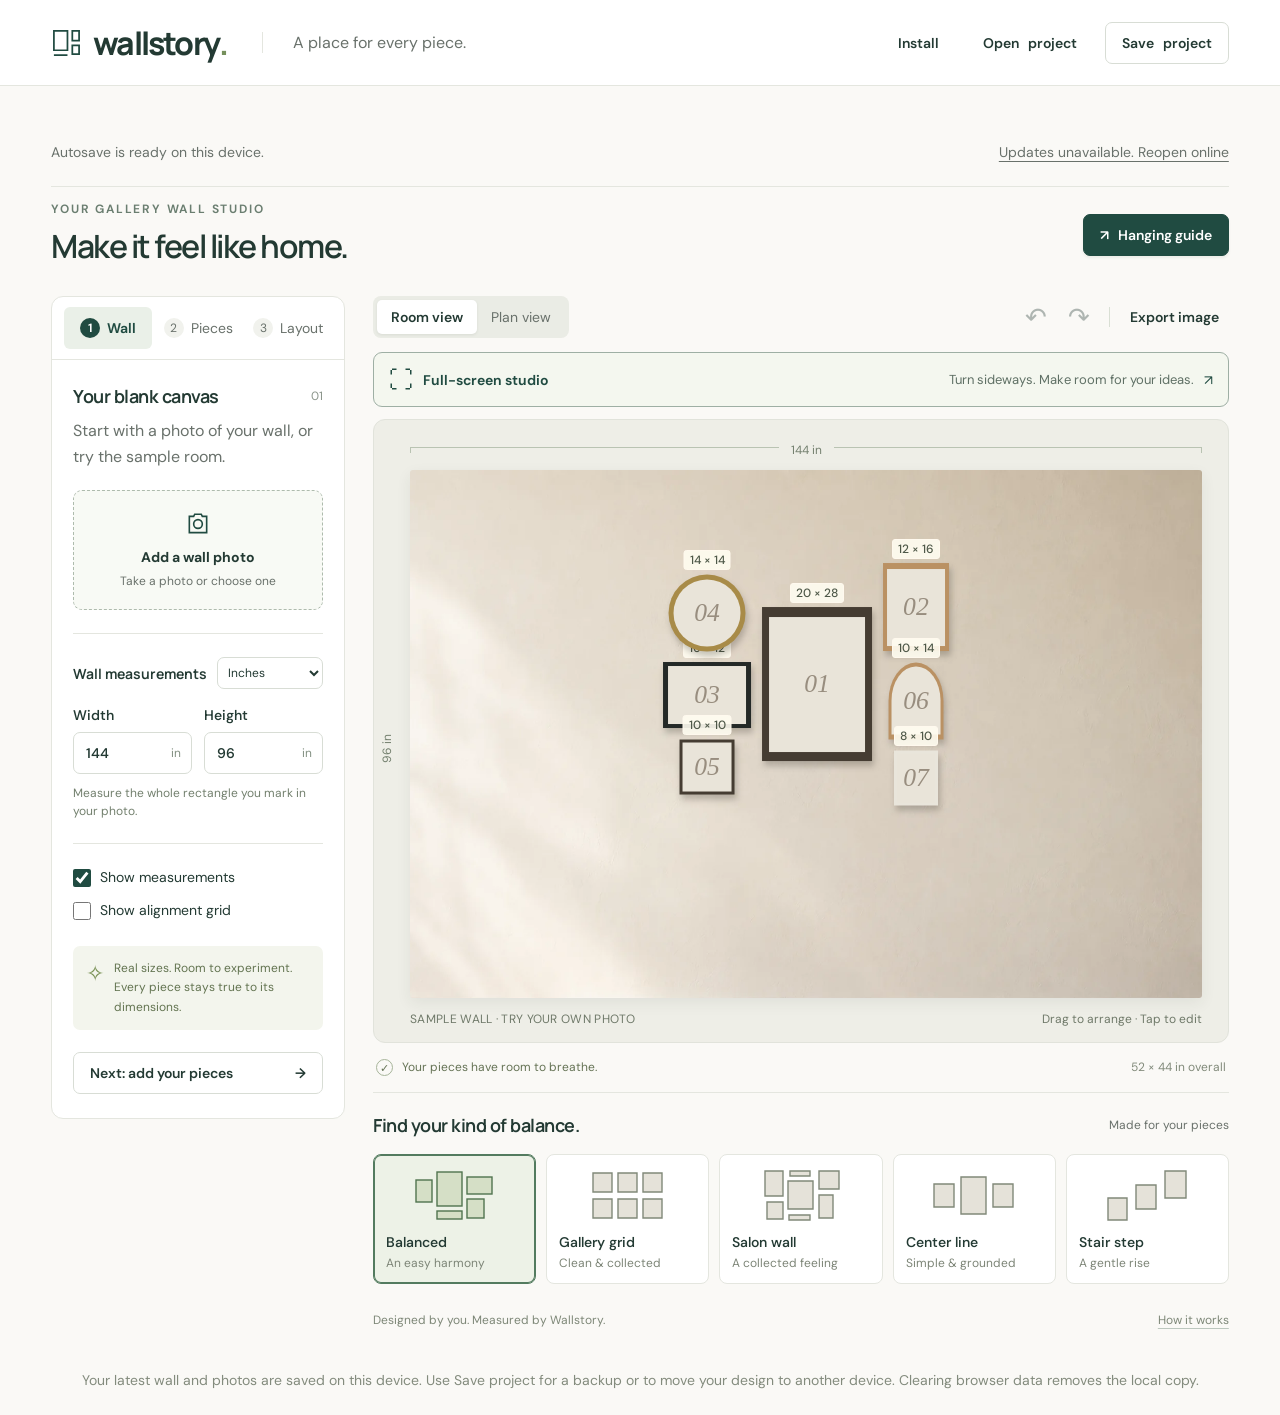
==== commit b209f6b2: "Add full-screen landscape wall studio with touch editing and zoom" ====
--- a/index.html
+++ b/index.html
@@ -1,5 +1,5 @@
 <!doctype html>
-<html lang="en"><head><meta charset="UTF-8"><meta name="viewport" content="width=device-width, initial-scale=1.0"><meta name="theme-color" content="#204b41"><meta name="description" content="Plan a gallery wall with your photos, real measurements, automatic layouts, and a step-by-step hanging guide."><title>Wallstory · Gallery Wall Planner</title><link rel="icon" type="image/svg+xml" href="data:image/svg+xml,%3Csvg xmlns='http://www.w3.org/2000/svg' viewBox='0 0 40 40'%3E%3Crect width='40' height='40' rx='9' fill='%23204b41'/%3E%3Cg fill='none' stroke='%23fff9ef' stroke-width='2.5'%3E%3Cpath d='M9 10h12v16H9zM26 10h6v9h-6zM26 24h6v7h-6zM9 31h12'/%3E%3C/g%3E%3C/svg%3E"><link rel="manifest" href="./manifest.webmanifest"><link rel="apple-touch-icon" href="./icons/icon-192.png"><meta name="apple-mobile-web-app-capable" content="yes"><meta name="apple-mobile-web-app-title" content="Wallstory"><link rel="stylesheet" href="./style.css"><link rel="stylesheet" href="./update.css"><script src="./pwa.js" defer></script><script type="module" src="./app.js"></script></head>
+<html lang="en"><head><meta charset="UTF-8"><meta name="viewport" content="width=device-width, initial-scale=1.0, viewport-fit=cover"><meta name="theme-color" content="#204b41"><meta name="description" content="Plan a gallery wall with your photos, real measurements, automatic layouts, and a step-by-step hanging guide."><title>Wallstory · Gallery Wall Planner</title><link rel="icon" type="image/svg+xml" href="data:image/svg+xml,%3Csvg xmlns='http://www.w3.org/2000/svg' viewBox='0 0 40 40'%3E%3Crect width='40' height='40' rx='9' fill='%23204b41'/%3E%3Cg fill='none' stroke='%23fff9ef' stroke-width='2.5'%3E%3Cpath d='M9 10h12v16H9zM26 10h6v9h-6zM26 24h6v7h-6zM9 31h12'/%3E%3C/g%3E%3C/svg%3E"><link rel="manifest" href="./manifest.webmanifest"><link rel="apple-touch-icon" href="./icons/icon-192.png"><meta name="apple-mobile-web-app-capable" content="yes"><meta name="apple-mobile-web-app-title" content="Wallstory"><link rel="stylesheet" href="./style.css"><link rel="stylesheet" href="./update.css"><link rel="stylesheet" href="./studio.css"><script src="./pwa.js" defer></script><script type="module" src="./app.js"></script></head>
 <body>
 <header class="header"><a class="brand" href="./" aria-label="Wallstory home"><svg viewBox="0 0 32 32" aria-hidden="true"><path d="M3 4h14v20H3zM22 4h7v10h-7zM22 19h7v9h-7zM3 29h14"/></svg>wallstory<span class="brand-dot">.</span></a><span class="header-description">A place for every piece.</span><div class="header-actions" inert><a class="quiet install-nav" href="./install.html">Install</a><button id="open-project" class="quiet">Open<span class="desktop-word"> project</span></button><button id="save-project" class="outlined">Save<span class="desktop-word"> project</span></button></div></header>
 <main id="planner" inert aria-busy="true">
@@ -14,6 +14,7 @@
 <section id="panel-layout" role="tabpanel" aria-labelledby="tab-layout" class="panel" hidden><div class="panel-title"><h2>A little arranging magic</h2><span class="small-cap">03</span></div><p class="muted">Choose a style below the wall, then let your measurements do the work.</p><label>Space between pieces<div class="input-unit"><input id="gap" type="number" value="2" min="0" max="24" step="0.25"><span class="unit-label">in</span></div></label><label class="spaced-label">Gallery center from bottom<div class="input-unit"><input id="center-height" type="number" value="57" min="0" max="96" step="0.25"><span class="unit-label">in</span></div></label><p class="field-note">Measured from the bottom edge of your marked wall.</p><label class="spaced-label">Minimum distance from wall edges<div class="input-unit"><input id="margin" type="number" value="4" min="0" max="48" step="0.25"><span class="unit-label">in</span></div></label><button id="arrange" class="primary full arrange-button"><span aria-hidden="true">✧</span> Arrange my wall</button><p class="field-note">Sizes stay fixed. If a layout won’t fit, we’ll tell you.</p><div class="divider"></div><h3>Make it yours</h3><p class="muted">Drag any piece to fine-tune. Select it to enter an exact position or turn it 90°.</p><label class="check-row"><input id="snap" type="checkbox" checked><span>Snap to <span id="snap-label">¼ inch</span></span></label></section>
 </aside>
 <section class="workbench" aria-label="Gallery wall workspace"><div class="canvas-toolbar"><div class="view-switch"><button id="photo-view" class="active" aria-pressed="true">Room view</button><button id="plan-view" aria-pressed="false">Plan view</button></div><div class="canvas-actions"><button id="undo" class="icon-button" title="Undo last change" aria-label="Undo last change" disabled>↶</button><button id="redo" class="icon-button" title="Redo last change" aria-label="Redo last change" disabled>↷</button><span class="toolbar-divider"></span><button id="export-image" class="quiet">Export image</button></div></div>
+<button id="studio-enter" class="studio-entry"><span aria-hidden="true">⛶</span><strong>Full-screen studio</strong><span class="studio-entry-note">Turn sideways. Make room for your ideas.</span><span aria-hidden="true">↗</span></button>
 <div class="canvas-area"><div class="wall-width-label" id="width-label">144 in</div><div class="wall-outer"><div class="wall-height-label" id="height-label">96 in</div><div id="wall" class="wall" style="aspect-ratio:1.5" tabindex="-1"><div id="wall-grid" class="wall-grid" hidden></div><div id="pieces-layer"></div><div class="wall-empty" id="wall-empty" hidden><strong>Your wall, your story.</strong><span>Add a piece to start arranging.</span><button id="empty-add" class="primary">＋ Add your first piece</button></div></div></div><div class="room-caption"><span id="room-label">SAMPLE ROOM · YOUR PIECES, TO SCALE</span><span id="selection-hint">Drag to arrange · Tap to edit</span></div></div>
 <div id="status" role="status" class="status"><span class="status-symbol" aria-hidden="true">✓</span><span id="status-text">Your pieces have room to breathe.</span><span id="composition-size" class="composition-size"></span></div>
 <div class="layout-section"><div class="layout-heading"><h2>Find your kind of balance.</h2><span>Made for your pieces</span></div><div class="layout-options" role="group" aria-label="Arrangement style"><button data-layout="balanced" class="layout-card selected" aria-pressed="true"><svg viewBox="0 0 90 55" aria-hidden="true"><rect x="27" y="4" width="25" height="34"/><rect x="6" y="12" width="16" height="22"/><rect x="57" y="9" width="25" height="17"/><rect x="57" y="31" width="17" height="19"/><rect x="27" y="43" width="25" height="8"/></svg><strong>Balanced</strong><span>An easy harmony</span></button><button data-layout="grid" class="layout-card" aria-pressed="false"><svg viewBox="0 0 90 55" aria-hidden="true"><path d="M10 5h19v19H10zM35 5h19v19H35zM60 5h19v19H60zM10 31h19v19H10zM35 31h19v19H35zM60 31h19v19H60z"/></svg><strong>Gallery grid</strong><span>Clean & collected</span></button><button data-layout="salon" class="layout-card" aria-pressed="false"><svg viewBox="0 0 90 55" aria-hidden="true"><path d="M32 13h25v28H32zM9 3h18v25H9zM11 34h16v17H11zM34 3h20v5H34zM63 3h20v18H63zM63 27h14v23H63zM33 47h21v5H33z"/></svg><strong>Salon wall</strong><span>A collected feeling</span></button><button data-layout="row" class="layout-card" aria-pressed="false"><svg viewBox="0 0 90 55" aria-hidden="true"><path d="M5 16h20v23H5zM32 9h25v37H32zM64 16h20v23H64z"/></svg><strong>Center line</strong><span>Simple & grounded</span></button><button data-layout="stair" class="layout-card" aria-pressed="false"><svg viewBox="0 0 90 55" aria-hidden="true"><path d="M6 30h19v22H6zM34 17h20v24H34zM63 3h21v27H63z"/></svg><strong>Stair step</strong><span>A gentle rise</span></button></div></div>
@@ -26,5 +27,49 @@
 <dialog id="guide-dialog" class="wide-dialog"><div class="dialog-heading"><div><div class="eyebrow">FROM PLAN TO WALL</div><h2>Your hanging guide</h2></div><button class="icon-button close-dialog" aria-label="Close">×</button></div><div id="guide-content"></div><div class="dialog-footer"><button id="download-guide" class="outlined">Download guide</button><button id="print-guide" class="primary">Print / save PDF</button></div></dialog>
 <dialog id="help-dialog"><div class="dialog-heading"><h2>A wall, well put together.</h2><button class="icon-button close-dialog" aria-label="Close">×</button></div><ol class="help-steps"><li><strong>Measure your wall.</strong> Enter its width and height. Add a photo and mark the four corners of that same rectangle.</li><li><strong>Add your pieces.</strong> Pick each shape and enter outside dimensions, frame included. Add a photo if you like.</li><li><strong>Try an arrangement.</strong> Pick a layout and set the spacing. Every arrangement preserves your actual sizes.</li><li><strong>Make it your own.</strong> Drag pieces or tap to edit an exact position. Arrow keys move a focused piece; Enter edits it.</li><li><strong>Take it to the wall.</strong> Open the hanging guide for edge and center measurements. Your latest wall restores automatically on this device. Use Save project for a downloadable backup. Finish piece edits with Save changes; use Save &amp; update when an update is ready.</li></ol><p class="muted">This planner uses measured geometry, so automatic layouts work without an AI subscription. Photos are previews; verify dimensions with a tape measure. Hanging points depend on your actual hardware.</p></dialog>
 <dialog id="confirm-dialog"><div class="dialog-heading"><h2 id="confirm-title">Clear all pieces?</h2></div><p id="confirm-message">You can undo this change.</p><div class="dialog-footer"><button id="confirm-cancel" class="outlined">Cancel</button><button id="confirm-yes" class="primary">Continue</button></div></dialog>
+<section id="wall-studio" class="wall-studio" role="dialog" aria-modal="true" aria-label="Full-screen wall studio" hidden>
+  <header class="studio-topbar">
+    <div class="studio-title"><strong>wallstory<span>.</span></strong><span id="studio-wall-size">Wall studio</span></div>
+    <div class="studio-top-actions">
+      <button id="studio-undo" aria-label="Undo in studio" title="Undo">↶</button><button id="studio-redo" aria-label="Redo in studio" title="Redo">↷</button>
+      <button id="studio-menu" aria-expanded="true" aria-controls="studio-panel">Pieces</button>
+      <button id="studio-add" class="studio-accent">＋ Piece</button>
+      <button id="studio-exit" aria-label="Exit full-screen studio">Done <span aria-hidden="true">×</span></button>
+    </div>
+  </header>
+  <div class="studio-body">
+    <div id="studio-viewport" class="studio-viewport" tabindex="0" aria-label="Wall canvas. Drag pieces to move. Pinch to zoom. Use Pan to move the view.">
+      <div id="studio-orientation" class="studio-orientation">Turn your phone sideways for more room.</div>
+      <div id="studio-world" class="studio-world">
+        <div id="studio-selection" class="studio-selection" hidden>
+          <button data-resize="nw" aria-label="Resize from top left"></button><button data-resize="ne" aria-label="Resize from top right"></button><button data-resize="sw" aria-label="Resize from bottom left"></button><button data-resize="se" aria-label="Resize from bottom right"></button>
+        </div>
+      </div>
+      <div class="studio-canvas-caption" id="studio-canvas-caption">Tap a piece to select it · Drag a corner to resize</div>
+    </div>
+    <aside id="studio-panel" class="studio-panel" aria-label="Studio tools">
+      <div class="studio-panel-tabs" role="group" aria-label="Studio tools"><button data-studio-tab="pieces" aria-pressed="true">Pieces</button><button data-studio-tab="layout" aria-pressed="false">Arrange</button><button data-studio-tab="view" aria-pressed="false">View</button><button id="studio-close-panel" aria-label="Hide tools">×</button></div>
+      <section id="studio-pieces-panel">
+        <div class="studio-panel-heading"><div><h2 id="studio-editor-title">Your collection</h2><p id="studio-editor-caption">Choose a piece, or add something new.</p></div><button id="studio-list-toggle" hidden>All pieces</button></div>
+        <div id="studio-piece-list" class="studio-piece-list"></div>
+        <form id="studio-piece-form" hidden>
+          <label>Piece name<input id="studio-name" required maxlength="60" autocomplete="off" placeholder="A favorite photograph"></label>
+          <div class="studio-form-pair"><label>Shape<select id="studio-shape"><option value="rectangle">Rectangle</option><option value="square">Square</option><option value="circle">Circle</option><option value="oval">Oval</option><option value="arch">Arch</option><option value="hexagon">Hexagon</option></select></label><label>Frame finish<input type="color" id="studio-color" value="#453c32"></label></div>
+          <div class="studio-form-pair"><label>Width <span class="studio-unit"></span><input id="studio-width" type="number" required min="0.25" max="600" step="any" inputmode="decimal"></label><label>Height <span class="studio-unit"></span><input id="studio-height" type="number" required min="0.25" max="600" step="any" inputmode="decimal"></label></div>
+          <label class="studio-check"><input id="studio-ratio" type="checkbox"> Keep proportions with corner handles</label>
+          <div id="studio-position-fields" class="studio-form-pair"><label>Left from wall <span class="studio-unit"></span><input id="studio-x" type="number" required step="any" inputmode="decimal"></label><label>Top from wall <span class="studio-unit"></span><input id="studio-y" type="number" required step="any" inputmode="decimal"></label></div>
+          <p id="studio-form-error" class="studio-error" role="alert"></p>
+          <button id="studio-apply" class="studio-primary" type="submit">Apply changes</button>
+          <div id="studio-piece-actions" class="studio-piece-actions"><button id="studio-rotate" type="button">↻ Rotate 90°</button><button id="studio-duplicate" type="button">Duplicate</button><button id="studio-center-x" type="button">Center across wall</button><button id="studio-center-y" type="button">Center vertically</button><button id="studio-photo" type="button">Photo & crop</button><button id="studio-delete" type="button" class="studio-delete">Delete piece</button></div>
+          <p class="studio-small">Use outside dimensions, including the frame. Form edits take effect with Apply changes. Corner handles resize directly.</p>
+        </form>
+      </section>
+      <section id="studio-layout-panel" hidden><div class="studio-panel-heading"><div><h2>Find the balance</h2><p>Real dimensions. Predictable spacing.</p></div></div><label>Arrangement<select id="studio-layout"><option value="balanced">Balanced</option><option value="grid">Gallery grid</option><option value="salon">Salon wall</option><option value="row">Center line</option><option value="stair">Stair step</option></select></label><label>Gap between pieces <span class="studio-unit"></span><input type="number" id="studio-gap" min="0" max="24" step="any"></label><label>Distance from wall edge <span class="studio-unit"></span><input type="number" id="studio-margin" min="0" step="any"></label><button id="studio-arrange" class="studio-primary">Arrange my wall</button><p class="studio-small">Your pieces keep their sizes. Undo restores your previous arrangement.</p></section>
+      <section id="studio-view-panel" hidden><div class="studio-panel-heading"><div><h2>Your workspace</h2><p>Choose what helps you place each piece.</p></div></div><label class="studio-check"><input id="studio-plan" type="checkbox"> Simple plan view</label><label class="studio-check"><input id="studio-measurements" type="checkbox"> Show piece measurements</label><label class="studio-check"><input id="studio-grid" type="checkbox"> Alignment grid</label><label class="studio-check"><input id="studio-snap" type="checkbox"> Snap to measurement increments</label><button id="studio-landscape" class="studio-primary">Use landscape</button><button id="studio-export" class="studio-secondary">Export wall image</button><button id="studio-backup" class="studio-secondary">Download project backup</button><p class="studio-small">Pinch with two fingers to zoom. Drag empty space to pan, or turn on Pan to move the view over pieces. Double-tap empty space to fit the wall.</p><p class="studio-small">Desktop: scroll to zoom; arrow keys nudge a selected piece. Hold Shift for larger steps.</p></section>
+    </aside>
+  </div>
+  <footer class="studio-bottom"><div class="studio-feedback"><span id="studio-save-status" role="status">Saved on this device</span><span id="studio-fit-status" role="status"></span></div><div class="studio-navigation"><button id="studio-pan" aria-pressed="false">Pan</button><span class="studio-control-divider"></span><button id="studio-zoom-out" aria-label="Zoom out">−</button><output id="studio-zoom">100%</output><button id="studio-zoom-in" aria-label="Zoom in">＋</button><button id="studio-fit">Fit wall</button></div></footer>
+</section>
+
 <div id="toast" class="toast" role="status" hidden></div>
 </body></html>
--- a/studio.css
+++ b/studio.css
@@ -0,0 +1,12 @@
+.studio-entry{display:flex;align-items:center;gap:10px;width:100%;padding:11px 15px;margin:0 0 12px;border:1px solid #9eafa4;border-radius:9px;background:#f4f7ef;text-align:left;min-height:48px;color:#204b41;font-size:14px}.studio-entry>span:first-child{font-size:24px}.studio-entry strong{font-weight:650}.studio-entry-note{margin-left:auto;font-size:13px;color:#5f7065}.studio-entry:hover{background:#e8f0df;border-color:#204b41}
+.wall-studio{position:fixed;inset:0;z-index:100;height:100dvh;display:grid;grid-template-rows:auto minmax(0,1fr) auto;background:#192823;color:#eff3ec;font-family:'DM Sans',Arial,sans-serif;--panel-width:306px;padding:env(safe-area-inset-top) env(safe-area-inset-right) env(safe-area-inset-bottom) env(safe-area-inset-left)}.wall-studio[hidden],.wall-studio [hidden]{display:none!important}body.studio-open{overflow:hidden;overscroll-behavior:none}.studio-open .toast{z-index:210}.wall-studio button{border-radius:7px;min-height:44px;padding:9px 12px;font-size:14px;font-weight:550;line-height:1.3}.wall-studio button:focus-visible{outline:3px solid #89b8ed;outline-offset:2px}.wall-studio button:disabled{opacity:.4}.studio-topbar{min-height:60px;display:flex;align-items:center;justify-content:space-between;gap:16px;padding:8px 16px;border-bottom:1px solid #ffffff1b;background:#20322a}.studio-title{display:flex;align-items:baseline;gap:16px;min-width:0}.studio-title>strong{font-size:23px;font-family:Manrope,Arial,sans-serif;letter-spacing:-1px}.studio-title>strong>span{color:#bdcd9f}.studio-title>span{font-size:13px;color:#b4c4b8;white-space:nowrap}.studio-top-actions{display:flex;align-items:center;gap:5px}.studio-top-actions>button:hover{background:#ffffff12}.studio-top-actions #studio-undo,.studio-top-actions #studio-redo{font-size:25px;padding:2px 10px}.studio-top-actions .studio-accent{background:#d9e7be;color:#243c2a}.studio-top-actions .studio-accent:hover{background:#ebf3de}.studio-top-actions #studio-exit{border:1px solid #ffffff35;margin-left:6px}.studio-top-actions #studio-exit span{margin-left:9px;font-size:20px}
+.studio-body{display:grid;grid-template-columns:minmax(0,1fr) var(--panel-width);min-height:0;overflow:hidden}.wall-studio.panel-closed .studio-body{grid-template-columns:minmax(0,1fr)}.wall-studio.panel-closed .studio-panel{display:none}.studio-viewport{position:relative;min-width:0;min-height:0;overflow:hidden;touch-action:none;overscroll-behavior:none;background-color:#24352e;background-image:radial-gradient(#a7bdab26 1px,transparent 1px);background-size:20px 20px;isolation:isolate}.studio-viewport.pan-mode{cursor:grab}.studio-viewport.pan-mode:active{cursor:grabbing}.studio-world{position:absolute;left:50%;top:50%;transform-origin:center;will-change:transform}.studio-world>.wall{width:100%;height:100%;max-height:none;margin:0;box-shadow:0 15px 55px #0005,0 0 0 1px #ffffff3b;overflow:visible}.studio-world .piece.selected{outline:none}.studio-world .piece-label{font-size:12px;transform:translateX(-50%) scale(var(--inverse-zoom,1));transform-origin:bottom center;bottom:calc(100% + 8px * var(--inverse-zoom,1))}.studio-world .piece-number{font-size:clamp(12px,2vw,24px)}.studio-world .piece.warn{outline:1px dashed #bc582f}.studio-selection{position:absolute;z-index:8;pointer-events:none;outline:1.5px solid #365aef;outline-offset:3px}.studio-selection button{position:absolute;padding:0;width:40px;height:40px;min-height:40px;pointer-events:auto;touch-action:none;border:0;transform:translate(-50%,-50%) scale(var(--inverse-zoom,1));border-radius:50%;background:transparent}.studio-selection button::after{content:'';position:absolute;inset:13px;border:2px solid #fff;background:#365aef;border-radius:3px;box-shadow:0 1px 6px #0006}.studio-selection button:hover::after,.studio-selection button:focus-visible::after{background:#1738c7;inset:10px}.studio-selection [data-resize=nw]{left:0;top:0;cursor:nwse-resize}.studio-selection [data-resize=ne]{left:100%;top:0;cursor:nesw-resize}.studio-selection [data-resize=sw]{left:0;top:100%;cursor:nesw-resize}.studio-selection [data-resize=se]{left:100%;top:100%;cursor:nwse-resize}.studio-orientation{position:absolute;top:12px;left:12px;right:12px;z-index:10;width:fit-content;margin:auto;background:#1a2b23d9;color:#dce8d9;padding:7px 12px;border-radius:30px;font-size:12px;pointer-events:none}.studio-canvas-caption{position:absolute;bottom:12px;left:12px;right:12px;text-align:center;color:#bdccbf;pointer-events:none;font-size:12px;text-shadow:0 1px 4px #000}
+.studio-panel{background:#fafbf7;color:#233a33;overflow:auto;overscroll-behavior:contain;min-height:0;border-left:1px solid #ffffff20;padding:0 18px 22px;scrollbar-width:thin}.studio-panel-tabs{display:flex;gap:3px;position:sticky;top:0;background:#fafbf7;z-index:2;padding:10px 0;border-bottom:1px solid #dee4d9}.studio-panel-tabs button{flex:1;padding:9px 7px}.studio-panel-tabs button[aria-pressed=true]{background:#e4ecdb;color:#204b41}.studio-panel-tabs #studio-close-panel{flex:none;font-size:23px;min-width:40px}.studio-panel-heading{display:flex;align-items:flex-start;justify-content:space-between;gap:5px;margin:20px 0 16px}.studio-panel-heading h2{font-size:20px;letter-spacing:-.6px;line-height:1.25}.studio-panel-heading p{font-size:13px;line-height:1.5;color:#6b786d;margin-top:6px}.studio-panel-heading #studio-list-toggle{font-size:12px;text-decoration:underline;white-space:nowrap;padding:2px}.studio-panel label{font-size:14px;margin-bottom:15px;line-height:1.4}.studio-panel label>input,.studio-panel label>select{width:100%;margin-top:7px;font-size:16px;min-height:44px}.studio-panel input[type=color]{height:44px;width:100%;padding:5px}.studio-form-pair{display:grid;grid-template-columns:minmax(0,1fr) minmax(0,1fr);gap:12px}.studio-panel .studio-check{display:flex;align-items:center;gap:9px;font-size:13px;font-weight:400}.studio-panel .studio-check>input{width:18px;min-height:18px;height:18px;margin:0;flex-shrink:0}.studio-unit{font-size:12px;color:#6b786d;font-weight:400}.studio-unit:not(:empty)::before{content:'('}.studio-unit:not(:empty)::after{content:')'}.wall-studio .studio-primary{width:100%;background:#204b41;color:#fff;margin:4px 0 12px;min-height:46px}.wall-studio .studio-primary:hover{background:#143c30}.studio-secondary{border:1px solid #c9d3c6;width:100%;margin:4px 0 8px}.studio-piece-actions{display:grid;grid-template-columns:1fr 1fr;gap:8px;margin:8px 0 15px}.studio-piece-actions button{background:#eef1e9;border:1px solid #dce2d5;font-size:13px}.studio-piece-actions button:hover{background:#e1e9d9}.studio-piece-actions .studio-delete{color:#953d28}.studio-panel .studio-small{font-size:12px;line-height:1.6;color:#69786c;margin:10px 0}.studio-error{color:#9b3c26;font-size:14px;margin:8px 0}.studio-error:empty{display:none}.studio-piece-list button{display:flex;align-items:center;gap:12px;width:100%;text-align:left;padding:12px 4px;border-radius:0;border-bottom:1px solid #e0e6da}.studio-piece-list button:hover{background:#eaf0e4}.studio-piece-list .studio-thumb{display:grid;place-items:center;width:36px;height:43px;border:4px solid var(--frame);flex-shrink:0;background:#ece6da;overflow:hidden;font-size:12px}.studio-thumb.circle,.studio-thumb.oval{border-radius:50%}.studio-thumb.circle,.studio-thumb.square{height:36px}.studio-thumb.arch{border-radius:50% 50% 0 0}.studio-thumb img{width:100%;height:100%;object-fit:cover}.studio-piece-list strong{display:block;font-size:14px;font-weight:550;overflow-wrap:anywhere}.studio-piece-list small{display:block;font-size:12px;color:#72806f;margin-top:4px}
+.studio-bottom{display:flex;align-items:center;justify-content:space-between;gap:12px;padding:7px 15px;border-top:1px solid #ffffff1b;background:#20322a;min-height:58px}.studio-feedback{min-width:0;display:flex;flex-direction:column;gap:2px}.studio-feedback span{font-size:12px;line-height:1.4}.studio-feedback #studio-save-status{color:#c5d5ba}.studio-feedback #studio-save-status[data-error=true]{color:#ffc3a6}.studio-feedback #studio-fit-status{color:#bdcabc;max-width:58ch;overflow:hidden;text-overflow:ellipsis;white-space:nowrap}.studio-feedback #studio-fit-status[data-warning=true]{color:#ffc3a6}.studio-navigation{display:flex;align-items:center;gap:3px;flex-shrink:0}.studio-navigation button{min-width:42px}.studio-navigation button:hover{background:#ffffff15}.studio-navigation output{min-width:48px;text-align:center;font-size:12px;font-variant-numeric:tabular-nums}.studio-navigation #studio-pan{border:1px solid #ffffff30;margin-right:6px}.studio-navigation #studio-pan[aria-pressed=true]{background:#d9e7be;color:#203b2b}.studio-control-divider{height:22px;border-left:1px solid #ffffff24;margin:0 4px}
+@media(orientation:landscape){.studio-orientation{display:none}.studio-topbar{min-height:52px;padding:4px 12px}.studio-bottom{min-height:50px;padding:3px 12px}}
+@media(max-width:950px){.wall-studio{--panel-width:280px}.studio-title{display:block}.studio-title>span{display:block;font-size:12px;margin-top:2px}.studio-title>strong{font-size:19px}.studio-top-actions{gap:2px}.studio-top-actions button{padding:8px 9px}.studio-panel{padding:0 14px 16px}}
+@media(max-width:599px) and (orientation:portrait){.studio-body{grid-template-columns:1fr;grid-template-rows:minmax(160px,1fr) minmax(0,43%)}.wall-studio.panel-closed .studio-body{grid-template-rows:1fr}.studio-panel{border-left:0;border-top:1px solid #c9d6c1}.studio-topbar{padding:8px 10px;gap:4px;flex-wrap:wrap}.studio-title{display:flex;align-items:center;width:100%;justify-content:space-between}.studio-title>span{margin:0}.studio-top-actions{width:100%;justify-content:space-between}.studio-top-actions #studio-exit{margin-left:0}.studio-panel-tabs{padding:5px 0}.studio-panel-heading{margin:12px 0}.studio-bottom{flex-wrap:wrap;padding:6px 10px;gap:2px}.studio-feedback{width:100%;flex-direction:row;align-items:center;gap:8px}.studio-feedback #studio-save-status{white-space:nowrap}.studio-feedback #studio-fit-status{font-size:11px}.studio-navigation{width:100%;justify-content:center}.studio-navigation #studio-pan{margin-right:auto}.studio-navigation #studio-fit{margin-left:auto}.studio-canvas-caption{font-size:11px}.studio-orientation{font-size:11px}.studio-entry-note{display:none}.studio-entry>span:last-child{margin-left:auto}}
+@media(orientation:landscape) and (max-height:500px){.wall-studio{--panel-width:260px}.studio-topbar{min-height:48px}.studio-title>strong{font-size:18px}.studio-top-actions button{min-height:40px}.studio-bottom{min-height:45px;padding-block:0}.studio-navigation button{min-height:42px}.studio-panel-heading{margin:12px 0}.studio-panel-tabs{padding:5px 0}.studio-canvas-caption{bottom:5px;font-size:11px}.studio-feedback #studio-fit-status{max-width:40ch}.studio-panel .studio-form-pair{gap:9px}}
+@media print{.wall-studio,.studio-entry{display:none!important}}
+
+@media(max-width:599px) and (orientation:portrait){.wall-studio.keyboard-open .studio-title,.wall-studio.keyboard-open .studio-feedback{display:none}.wall-studio.keyboard-open .studio-body{grid-template-rows:minmax(60px,30%) minmax(0,1fr)}.wall-studio.keyboard-open.panel-closed .studio-body{grid-template-rows:1fr}}
